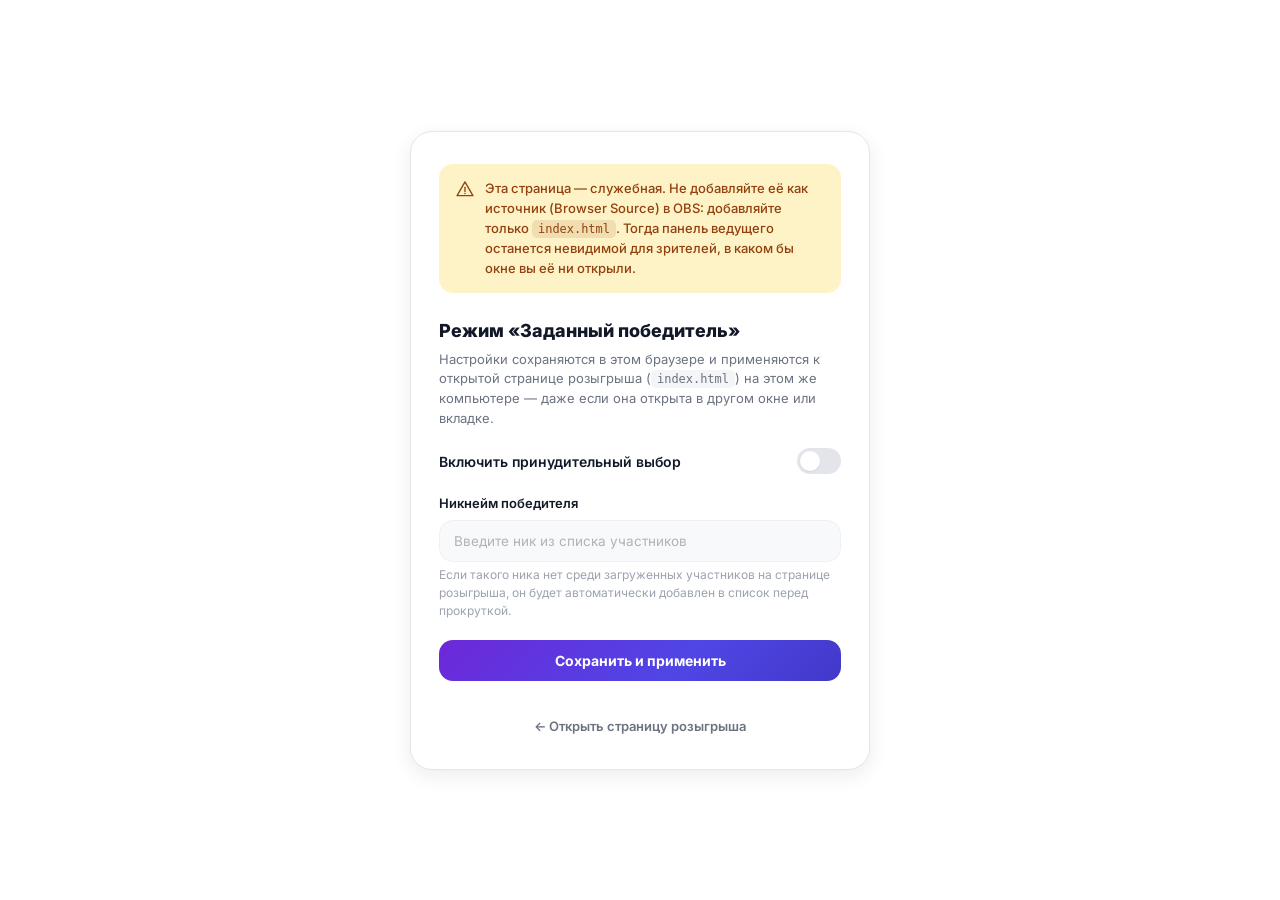
==== admin.html @ 3eda44a0 "Add files via upload" ====
<!DOCTYPE html>
<html lang="ru">
<head>
<meta charset="UTF-8">
<meta name="viewport" content="width=device-width, initial-scale=1.0, viewport-fit=cover">
<title>NeuroDraw — панель ведущего (не для трансляции)</title>
<meta name="robots" content="noindex, nofollow">

<link rel="preconnect" href="https://fonts.googleapis.com">
<link rel="preconnect" href="https://fonts.gstatic.com" crossorigin>
<link href="https://fonts.googleapis.com/css2?family=Inter:wght@400;500;600;700;800;900&display=swap" rel="stylesheet">

<link rel="stylesheet" href="style.css">
<link rel="icon" type="image/png" href="favicon.png">
</head>
<body class="admin-page-body">

<div class="admin-page-wrap">
  <div class="admin-page-card">

    <div class="admin-page-warning">
      <svg viewBox="0 0 24 24" fill="none" xmlns="http://www.w3.org/2000/svg" aria-hidden="true"><path d="M12 3.5 2.5 20h19L12 3.5z" stroke="currentColor" stroke-width="1.6" stroke-linejoin="round"/><path d="M12 10v5" stroke="currentColor" stroke-width="1.6" stroke-linecap="round"/><circle cx="12" cy="17.5" r="0.9" fill="currentColor"/></svg>
      <span>Эта страница — служебная. Не добавляйте её как источник (Browser Source) в OBS: добавляйте только <code>index.html</code>. Тогда панель ведущего останется невидимой для зрителей, в каком бы окне вы её ни открыли.</span>
    </div>

    <h1 class="admin-title">Режим «Заданный победитель»</h1>
    <p class="admin-sub">
      Настройки сохраняются в этом браузере и применяются к открытой странице розыгрыша (<code>index.html</code>)
      на этом же компьютере — даже если она открыта в другом окне или вкладке.
    </p>

    <label class="admin-toggle-row">
      <span>Включить принудительный выбор</span>
      <span class="switch">
        <input type="checkbox" id="forceWinnerToggle">
        <span class="switch-track" aria-hidden="true"><span class="switch-thumb"></span></span>
      </span>
    </label>

    <label class="field-label" for="forceWinnerInput">Никнейм победителя</label>
    <input id="forceWinnerInput" class="text-input" type="text" placeholder="Введите ник из списка участников" disabled>
    <p class="field-note">
      Если такого ника нет среди загруженных участников на странице розыгрыша, он будет автоматически добавлен
      в список перед прокруткой.
    </p>

    <button class="btn-primary admin-save-btn" id="adminSaveBtn">Сохранить и применить</button>

    <div class="admin-page-status" id="adminStatus" role="status" aria-live="polite"></div>

    <a class="admin-page-back" href="index.html">← Открыть страницу розыгрыша</a>
  </div>
</div>

<script src="admin.js"></script>
</body>
</html>
---- style.css ----
/* ==================================================================
   NeuroDraw — Стили
   Светлая, высококонтрастная тема для чтения на стримах,
   с живым анимированным фоном и ярким акцентом бренда.
   ================================================================== */

:root {
  /* Цветовая палитра */
  --color-bg: #FFFFFF;
  --color-surface: #F4F5F7;
  --color-surface-strong: #ECEDF1;
  --color-border: #E3E5EA;
  --color-text: #111827;
  --color-text-muted: #6B7280;
  --color-text-faint: #9CA3AF;

  --color-accent: #4F46E5;
  --color-accent-strong: #4338CA;
  --color-accent-soft: #EEF0FF;
  --color-accent-2: #7C3AED;
  --color-accent-3: #22D3EE;

  --color-success: #059669;
  --color-success-soft: #ECFDF5;
  --color-danger: #DC2626;

  --gradient-accent: linear-gradient(135deg, #6D28D9 0%, #4F46E5 60%, #4338CA 100%);
  --gradient-accent-vivid: linear-gradient(135deg, #7C3AED 0%, #4F46E5 45%, #22D3EE 100%);

  --shadow-sm: 0 1px 2px rgba(17, 24, 39, 0.06);
  --shadow-md: 0 6px 20px rgba(17, 24, 39, 0.08);
  --shadow-lg: 0 20px 60px rgba(76, 29, 149, 0.18);

  --radius-sm: 8px;
  --radius-md: 14px;
  --radius-lg: 22px;
  --radius-pill: 999px;

  --font-sans: 'Inter', -apple-system, BlinkMacSystemFont, 'Segoe UI', Roboto, Helvetica, Arial, sans-serif;

  color-scheme: light;
}

* { box-sizing: border-box; }

/* Гарантируем, что нативный атрибут [hidden] всегда скрывает элемент,
   даже если у него есть собственное правило display (flex/grid/inline-flex и т.д.) */
[hidden] { display: none !important; }

html {
  -webkit-text-size-adjust: 100%;
}

body {
  position: relative;
  margin: 0;
  font-family: var(--font-sans);
  background: var(--color-bg);
  color: var(--color-text);
  line-height: 1.5;
  -webkit-font-smoothing: antialiased;
}

h1, h2, h3, p, ul { margin: 0; }

button {
  font-family: inherit;
  cursor: pointer;
}

a { color: inherit; }

code {
  font-family: ui-monospace, SFMono-Regular, Menlo, Consolas, monospace;
  background: var(--color-surface);
  padding: 2px 6px;
  border-radius: 5px;
  font-size: 0.92em;
}

:focus-visible {
  outline: 2px solid var(--color-accent);
  outline-offset: 2px;
  border-radius: 4px;
}

/* ==================================================================
   АНИМИРОВАННЫЙ ФОН
   Мягкие цветные пятна на белом холсте, медленно плывущие по экрану.
   Чистый CSS (без изображений), фиксированное позиционирование —
   не мешает прокрутке и не нагружает процессор.
   ================================================================== */

.bg-aurora {
  position: fixed;
  inset: 0;
  z-index: -1;
  overflow: hidden;
  background: var(--color-bg);
}

.bg-blob {
  position: absolute;
  border-radius: 50%;
  filter: blur(80px);
  opacity: 0.45;
  will-change: transform;
}

.bg-blob-1 {
  width: 520px;
  height: 520px;
  top: -160px;
  left: -120px;
  background: radial-gradient(circle at 30% 30%, #A5B4FC, transparent 70%);
  animation: blob-float-1 22s ease-in-out infinite;
}

.bg-blob-2 {
  width: 460px;
  height: 460px;
  top: 10%;
  right: -140px;
  background: radial-gradient(circle at 60% 40%, #67E8F9, transparent 70%);
  animation: blob-float-2 26s ease-in-out infinite;
}

.bg-blob-3 {
  width: 480px;
  height: 480px;
  bottom: -180px;
  left: 8%;
  background: radial-gradient(circle at 50% 50%, #C4B5FD, transparent 70%);
  animation: blob-float-3 24s ease-in-out infinite;
}

.bg-blob-4 {
  width: 360px;
  height: 360px;
  bottom: -60px;
  right: 6%;
  background: radial-gradient(circle at 50% 50%, #FBCFE8, transparent 70%);
  opacity: 0.35;
  animation: blob-float-4 20s ease-in-out infinite;
}

@keyframes blob-float-1 {
  0%, 100% { transform: translate(0, 0) scale(1); }
  50%      { transform: translate(60px, 50px) scale(1.08); }
}

@keyframes blob-float-2 {
  0%, 100% { transform: translate(0, 0) scale(1); }
  50%      { transform: translate(-50px, 60px) scale(1.1); }
}

@keyframes blob-float-3 {
  0%, 100% { transform: translate(0, 0) scale(1); }
  50%      { transform: translate(40px, -40px) scale(1.06); }
}

@keyframes blob-float-4 {
  0%, 100% { transform: translate(0, 0) scale(1); }
  50%      { transform: translate(-30px, -30px) scale(1.1); }
}

/* Очень тонкая зернистость поверх пятен — убирает "пластиковый" вид градиентов */
.bg-grain {
  position: absolute;
  inset: 0;
  opacity: 0.025;
  background-image: url("data:image/svg+xml,%3Csvg xmlns='http://www.w3.org/2000/svg' width='120' height='120'%3E%3Cfilter id='n'%3E%3CfeTurbulence type='fractalNoise' baseFrequency='0.9' numOctaves='2' stitchTiles='stitch'/%3E%3C/filter%3E%3Crect width='100%25' height='100%25' filter='url(%23n)'/%3E%3C/svg%3E");
}

@media (prefers-reduced-motion: reduce) {
  .bg-blob { animation: none; }
}

@media (max-width: 640px) {
  .bg-blob-1, .bg-blob-2, .bg-blob-3 { width: 320px; height: 320px; filter: blur(60px); }
  .bg-blob-4 { width: 240px; height: 240px; filter: blur(50px); }
}

/* ==================================================================
   ШАПКА
   ================================================================== */

.site-header {
  position: sticky;
  top: 0;
  z-index: 40;
  background: rgba(255, 255, 255, 0.78);
  backdrop-filter: blur(14px);
  border-bottom: 1px solid var(--color-border);
}

.header-inner {
  max-width: 1240px;
  margin: 0 auto;
  padding: 16px 24px;
  display: flex;
  align-items: center;
  justify-content: space-between;
  gap: 20px;
}

.brand {
  display: flex;
  align-items: center;
  gap: 10px;
}

.brand-mark {
  position: relative;
  width: 36px;
  height: 36px;
  border-radius: 11px;
  display: flex;
  align-items: center;
  justify-content: center;
  box-shadow: var(--shadow-sm);
}

.brand-mark-img {
  width: 36px;
  height: 36px;
  border-radius: 11px;
  display: block;
  object-fit: cover;
}

.brand-mark::after {
  content: "";
  position: absolute;
  inset: -6px;
  border: 1.5px solid rgba(79, 70, 229, 0.3);
  border-radius: 16px;
  animation: pulse-ring 2.4s ease-out infinite;
  pointer-events: none;
}

@keyframes pulse-ring {
  0%   { transform: scale(0.85); opacity: 0.9; }
  80%  { transform: scale(1.25); opacity: 0; }
  100% { transform: scale(1.25); opacity: 0; }
}

.brand-name {
  font-size: 19px;
  font-weight: 800;
  letter-spacing: -0.02em;
  background: var(--gradient-accent-vivid);
  -webkit-background-clip: text;
  background-clip: text;
  color: transparent;
}

.header-actions {
  display: flex;
  align-items: center;
  gap: 10px;
}

.badge-free {
  display: inline-flex;
  align-items: center;
  gap: 6px;
  padding: 7px 13px;
  border-radius: var(--radius-pill);
  background: var(--color-success-soft);
  color: var(--color-success);
  font-size: 13px;
  font-weight: 600;
  white-space: nowrap;
}

.badge-free svg { width: 14px; height: 14px; }

.btn-support {
  display: inline-flex;
  align-items: center;
  gap: 7px;
  padding: 9px 16px;
  border-radius: var(--radius-pill);
  background: var(--gradient-accent);
  color: #fff;
  font-size: 14px;
  font-weight: 600;
  text-decoration: none;
  box-shadow: var(--shadow-sm);
  transition: transform 0.15s ease, box-shadow 0.15s ease;
  white-space: nowrap;
}

.btn-support:hover {
  transform: translateY(-1px);
  box-shadow: var(--shadow-md);
}

.btn-support svg { width: 15px; height: 15px; }

.btn-menu-mobile {
  display: none;
  width: 38px;
  height: 38px;
  align-items: center;
  justify-content: center;
  border: 1px solid var(--color-border);
  border-radius: var(--radius-sm);
  background: var(--color-bg);
  color: var(--color-text);
}

.btn-menu-mobile svg { width: 20px; height: 20px; }

.mobile-menu {
  display: none;
  flex-direction: column;
  gap: 10px;
  padding: 0 24px 16px;
}

.mobile-menu.is-open { display: flex; }

/* ==================================================================
   HERO — креативное описание сервиса
   ================================================================== */

.hero {
  max-width: 1240px;
  margin: 0 auto;
  padding: 56px 24px 28px;
  text-align: center;
}

.hero-inner {
  max-width: 760px;
  margin: 0 auto;
}

.hero-kicker {
  display: inline-flex;
  align-items: center;
  gap: 8px;
  padding: 7px 16px;
  border-radius: var(--radius-pill);
  background: var(--color-accent-soft);
  color: var(--color-accent-strong);
  font-size: 13px;
  font-weight: 700;
  letter-spacing: 0.01em;
}

.hero-kicker-dot {
  width: 7px;
  height: 7px;
  border-radius: 50%;
  background: var(--gradient-accent-vivid);
  animation: kicker-pulse 1.8s ease-in-out infinite;
}

@keyframes kicker-pulse {
  0%, 100% { opacity: 1; transform: scale(1); }
  50%      { opacity: 0.5; transform: scale(0.75); }
}

.hero-title {
  margin-top: 20px;
  font-size: clamp(32px, 5vw, 48px);
  font-weight: 900;
  letter-spacing: -0.03em;
  line-height: 1.12;
  color: var(--color-text);
}

.hero-title-accent {
  background: var(--gradient-accent-vivid);
  -webkit-background-clip: text;
  background-clip: text;
  color: transparent;
}

.hero-subtitle {
  margin-top: 16px;
  font-size: 16.5px;
  line-height: 1.65;
  color: var(--color-text-muted);
  max-width: 580px;
  margin-left: auto;
  margin-right: auto;
}

.hero-pills {
  margin-top: 26px;
  display: flex;
  flex-wrap: wrap;
  align-items: center;
  justify-content: center;
  gap: 10px;
}

.hero-pill {
  display: inline-flex;
  align-items: center;
  gap: 7px;
  padding: 8px 15px;
  border-radius: var(--radius-pill);
  background: rgba(255, 255, 255, 0.7);
  border: 1px solid var(--color-border);
  backdrop-filter: blur(6px);
  font-size: 13px;
  font-weight: 600;
  color: var(--color-text-muted);
  box-shadow: var(--shadow-sm);
}

.hero-pill svg { width: 15px; height: 15px; color: var(--color-accent); flex-shrink: 0; }

@media (max-width: 640px) {
  .hero { padding: 40px 16px 16px; }
  .hero-pills { gap: 8px; }
  .hero-pill { font-size: 12.5px; padding: 7px 12px; }
}

/* ==================================================================
   ОСНОВНАЯ СЕТКА
   ================================================================== */

.app-shell {
  max-width: 1240px;
  margin: 0 auto;
  padding: 32px 24px 60px;
  display: grid;
  grid-template-columns: 400px 1fr;
  gap: 24px;
  align-items: start;
}

.panel {
  background: rgba(255, 255, 255, 0.82);
  backdrop-filter: blur(10px);
  border: 1px solid var(--color-border);
  border-radius: var(--radius-lg);
  box-shadow: var(--shadow-sm);
}

.panel-setup {
  padding: 24px;
  display: flex;
  flex-direction: column;
  gap: 22px;
}

.panel-block {
  display: flex;
  flex-direction: column;
  gap: 10px;
}

.panel-title {
  font-size: 15px;
  font-weight: 700;
}

.panel-hint {
  font-size: 13px;
  color: var(--color-text-muted);
  margin-top: -4px;
}

/* ---------- Табы платформ ---------- */

.platform-tabs {
  display: grid;
  grid-template-columns: 1fr 1fr;
  gap: 8px;
}

.platform-tab {
  display: flex;
  align-items: center;
  gap: 8px;
  padding: 11px 12px;
  border: 1.5px solid var(--color-border);
  border-radius: var(--radius-md);
  background: var(--color-surface);
  color: var(--color-text-muted);
  font-size: 13.5px;
  font-weight: 600;
  transition: border-color 0.15s ease, color 0.15s ease, background 0.15s ease;
}

.platform-tab svg { width: 18px; height: 18px; flex-shrink: 0; }

.platform-tab:hover {
  border-color: #C7CAD1;
  color: var(--color-text);
}

.platform-tab.is-active {
  background: var(--color-accent-soft);
  border-color: var(--color-accent);
  color: var(--color-accent-strong);
}

/* ---------- Переключатель режима ввода ---------- */

.input-mode-switch {
  display: inline-flex;
  padding: 3px;
  background: var(--color-surface);
  border-radius: var(--radius-pill);
  width: fit-content;
  margin-bottom: 4px;
}

.mode-tab {
  padding: 7px 15px;
  border: none;
  background: transparent;
  border-radius: var(--radius-pill);
  font-size: 13px;
  font-weight: 600;
  color: var(--color-text-muted);
  transition: background 0.15s ease, color 0.15s ease;
}

.mode-tab.is-active {
  background: var(--color-bg);
  color: var(--color-text);
  box-shadow: var(--shadow-sm);
}

.input-mode-panel.is-hidden { display: none; }

.field-label {
  font-size: 13px;
  font-weight: 600;
  color: var(--color-text);
}

.field-label-sub {
  font-weight: 400;
  color: var(--color-text-faint);
}

.participants-textarea,
.text-input {
  width: 100%;
  border: 1.5px solid var(--color-border);
  border-radius: var(--radius-md);
  background: var(--color-surface);
  color: var(--color-text);
  font-family: var(--font-sans);
  font-size: 13.5px;
  padding: 12px 14px;
  resize: vertical;
  transition: border-color 0.15s ease, background 0.15s ease;
}

.participants-textarea { margin-top: 6px; line-height: 1.6; }
.text-input { margin-top: 6px; }

.participants-textarea:focus,
.text-input:focus {
  outline: none;
  border-color: var(--color-accent);
  background: var(--color-bg);
}

.text-input.is-disabled,
.text-input:disabled {
  opacity: 0.55;
  cursor: not-allowed;
}

.field-note {
  font-size: 12px;
  color: var(--color-text-faint);
  line-height: 1.5;
  margin-top: 4px;
}

/* ---------- Чекбоксы ---------- */

.checkbox-row {
  display: flex;
  align-items: center;
  gap: 10px;
  cursor: pointer;
  user-select: none;
}

.checkbox-row input { position: absolute; opacity: 0; width: 0; height: 0; }

.checkbox-box {
  width: 19px;
  height: 19px;
  border-radius: 6px;
  border: 1.5px solid var(--color-border);
  background: var(--color-surface);
  flex-shrink: 0;
  position: relative;
  transition: background 0.15s ease, border-color 0.15s ease;
}

.checkbox-row input:checked + .checkbox-box {
  background: var(--gradient-accent);
  border-color: transparent;
}

.checkbox-row input:checked + .checkbox-box::after {
  content: "";
  position: absolute;
  left: 6px;
  top: 2px;
  width: 5px;
  height: 10px;
  border: solid #fff;
  border-width: 0 2px 2px 0;
  transform: rotate(45deg);
}

.checkbox-row input:focus-visible + .checkbox-box {
  outline: 2px solid var(--color-accent);
  outline-offset: 2px;
}

.checkbox-text {
  font-size: 13.5px;
  font-weight: 500;
}

.keyword-input { margin-top: 10px; }

/* ---------- Кнопка загрузки участников ---------- */

.btn-load {
  display: flex;
  align-items: center;
  justify-content: center;
  gap: 10px;
  padding: 13px 18px;
  border: none;
  border-radius: var(--radius-md);
  background: var(--color-text);
  color: #fff;
  font-size: 14px;
  font-weight: 700;
  transition: background 0.15s ease, transform 0.15s ease;
}

.btn-load:hover { background: #1F2937; }
.btn-load:active { transform: scale(0.98); }

.btn-load-spinner {
  width: 15px;
  height: 15px;
  border-radius: 50%;
  border: 2px solid rgba(255, 255, 255, 0.35);
  border-top-color: #fff;
  display: none;
}

.btn-load.is-loading .btn-load-spinner {
  display: inline-block;
  animation: spin 0.7s linear infinite;
}

.btn-load.is-loading .btn-load-label::after {
  content: "…";
}

@keyframes spin {
  to { transform: rotate(360deg); }
}

.participants-counter {
  text-align: center;
  font-size: 13px;
  color: var(--color-text-muted);
  font-weight: 500;
}

.participants-counter.has-count {
  color: var(--color-success);
  font-weight: 700;
}

/* ==================================================================
   ПРАВАЯ ПАНЕЛЬ — РОЗЫГРЫШ
   ================================================================== */

.panel-draw {
  padding: 24px;
  display: flex;
  flex-direction: column;
  gap: 20px;
  min-height: 560px;
  position: relative;
  overflow: hidden;
}

.draw-top-row {
  display: flex;
  align-items: center;
  justify-content: space-between;
  gap: 12px;
}

.draw-platform-indicator {
  display: inline-flex;
  align-items: center;
  gap: 8px;
  padding: 7px 14px;
  border-radius: var(--radius-pill);
  background: var(--color-surface);
  font-size: 13px;
  font-weight: 600;
  color: var(--color-text-muted);
}

.draw-platform-indicator svg { width: 16px; height: 16px; color: var(--color-accent); }

.draw-mode-indicator {
  display: inline-flex;
  align-items: center;
  gap: 7px;
  padding: 7px 14px;
  border-radius: var(--radius-pill);
  background: #FEF3C7;
  color: #92400E;
  font-size: 12.5px;
  font-weight: 700;
}

.force-dot {
  width: 7px;
  height: 7px;
  border-radius: 50%;
  background: #D97706;
}

/* ---------- Барабан рулетки ---------- */

.reel-stage {
  flex: 1;
  display: flex;
  align-items: center;
  justify-content: center;
  padding: 20px 0;
}

.reel-frame {
  position: relative;
  width: 100%;
  max-width: 440px;
  height: 320px;
  border-radius: var(--radius-lg);
  background: var(--color-surface);
  border: 1.5px solid var(--color-border);
  overflow: hidden;
}

.reel-track {
  position: absolute;
  left: 0;
  right: 0;
  top: 50%;
  display: flex;
  flex-direction: column;
  align-items: center;
  will-change: transform;
}

.reel-item {
  height: 86px;
  display: flex;
  align-items: center;
  justify-content: center;
  font-size: 26px;
  font-weight: 800;
  letter-spacing: -0.01em;
  color: var(--color-text-faint);
  transition: color 0.2s ease, transform 0.2s ease;
  padding: 0 24px;
  text-align: center;
  word-break: break-word;
}

.reel-item.is-center {
  color: var(--color-text);
  transform: scale(1.08);
}

.reel-item.is-winner {
  color: var(--color-accent-strong);
}

.reel-placeholder {
  font-size: 15px;
  font-weight: 500;
  color: var(--color-text-faint);
}

.reel-fade {
  position: absolute;
  left: 0;
  right: 0;
  height: 110px;
  pointer-events: none;
  z-index: 2;
}

.reel-fade-top {
  top: 0;
  background: linear-gradient(to bottom, var(--color-surface) 10%, rgba(244, 245, 247, 0));
}

.reel-fade-bottom {
  bottom: 0;
  background: linear-gradient(to top, var(--color-surface) 10%, rgba(244, 245, 247, 0));
}

.reel-pointer {
  position: absolute;
  left: 0;
  right: 0;
  top: 50%;
  height: 86px;
  transform: translateY(-50%);
  border-top: 2px solid var(--color-accent);
  border-bottom: 2px solid var(--color-accent);
  pointer-events: none;
  z-index: 1;
}

/* ---------- Кнопка "Крутить" ---------- */

.btn-spin {
  align-self: center;
  min-width: 260px;
  padding: 18px 40px;
  border: none;
  border-radius: var(--radius-pill);
  background: var(--gradient-accent);
  color: #fff;
  font-size: 16.5px;
  font-weight: 800;
  letter-spacing: 0.01em;
  box-shadow: 0 10px 30px rgba(79, 70, 229, 0.35);
  transition: transform 0.15s ease, box-shadow 0.15s ease, opacity 0.15s ease;
}

.btn-spin:not(:disabled):hover {
  transform: translateY(-2px);
  box-shadow: 0 14px 36px rgba(79, 70, 229, 0.42);
}

.btn-spin:not(:disabled):active {
  transform: translateY(0) scale(0.98);
}

.btn-spin:disabled {
  opacity: 0.4;
  cursor: not-allowed;
  box-shadow: none;
}

.btn-spin.is-spinning {
  opacity: 0.85;
  pointer-events: none;
}

/* ==================================================================
   МОДАЛЬНЫЕ ОКНА
   ================================================================== */

.modal-overlay {
  position: fixed;
  inset: 0;
  background: rgba(17, 24, 39, 0.55);
  backdrop-filter: blur(4px);
  display: flex;
  align-items: center;
  justify-content: center;
  padding: 20px;
  z-index: 100;
  animation: overlay-in 0.2s ease;
}

@keyframes overlay-in {
  from { opacity: 0; }
  to { opacity: 1; }
}

.modal-overlay[hidden] { display: none; }

.modal-victory,
.modal-admin {
  position: relative;
  width: 100%;
  background: var(--color-bg);
  border-radius: var(--radius-lg);
  box-shadow: var(--shadow-lg);
  padding: 36px 32px 32px;
  animation: modal-in 0.28s cubic-bezier(0.16, 1, 0.3, 1);
}

.modal-victory {
  max-width: 400px;
  text-align: center;
  overflow: hidden;
}

.modal-admin { max-width: 380px; }

@keyframes modal-in {
  from { opacity: 0; transform: translateY(16px) scale(0.97); }
  to   { opacity: 1; transform: translateY(0) scale(1); }
}

.modal-close {
  position: absolute;
  top: 16px;
  right: 16px;
  width: 30px;
  height: 30px;
  display: flex;
  align-items: center;
  justify-content: center;
  border: none;
  background: var(--color-surface);
  border-radius: 50%;
  color: var(--color-text-muted);
  z-index: 2;
}

.modal-close:hover { background: var(--color-surface-strong); color: var(--color-text); }
.modal-close svg { width: 15px; height: 15px; }

/* ---------- Карточка победителя ---------- */

.victory-avatar {
  width: 76px;
  height: 76px;
  margin: 0 auto 16px;
  border-radius: 50%;
  background: var(--gradient-accent);
  color: #fff;
  font-size: 28px;
  font-weight: 800;
  display: flex;
  align-items: center;
  justify-content: center;
  text-transform: uppercase;
  box-shadow: 0 10px 24px rgba(79, 70, 229, 0.3);
}

.victory-eyebrow {
  font-size: 12.5px;
  font-weight: 600;
  color: var(--color-text-faint);
  margin-bottom: 4px;
}

.victory-name {
  font-size: 26px;
  font-weight: 800;
  letter-spacing: -0.01em;
  word-break: break-word;
}

.victory-platform {
  display: inline-flex;
  align-items: center;
  gap: 6px;
  margin-top: 12px;
  padding: 6px 13px;
  border-radius: var(--radius-pill);
  background: var(--color-surface);
  font-size: 12.5px;
  font-weight: 600;
  color: var(--color-text-muted);
}

.victory-platform svg { width: 14px; height: 14px; color: var(--color-accent); }

.victory-congrats {
  margin-top: 18px;
  font-size: 13.5px;
  color: var(--color-text-muted);
  line-height: 1.5;
}

.victory-actions {
  margin-top: 24px;
  display: flex;
  gap: 10px;
}

.btn-primary,
.btn-secondary {
  flex: 1;
  padding: 12px 16px;
  border-radius: var(--radius-md);
  font-size: 14px;
  font-weight: 700;
  border: none;
  transition: transform 0.15s ease, background 0.15s ease;
}

.btn-primary {
  background: var(--gradient-accent);
  color: #fff;
}

.btn-primary:hover { transform: translateY(-1px); }

.btn-secondary {
  background: var(--color-surface);
  color: var(--color-text);
}

.btn-secondary:hover { background: var(--color-surface-strong); }

/* Конфетти-эффект при победе */
.modal-confetti {
  position: absolute;
  inset: 0;
  pointer-events: none;
  overflow: hidden;
}

.confetti-piece {
  position: absolute;
  top: -12px;
  width: 8px;
  height: 14px;
  opacity: 0.9;
  animation: confetti-fall linear forwards;
}

@keyframes confetti-fall {
  to { transform: translateY(420px) rotate(540deg); opacity: 0; }
}

/* ---------- Админ-модалка (используется на отдельной странице admin.html) ---------- */

.admin-title {
  font-size: 18px;
  font-weight: 800;
  padding-right: 20px;
}

.admin-sub {
  font-size: 13px;
  color: var(--color-text-muted);
  margin-top: 6px;
  margin-bottom: 20px;
  line-height: 1.5;
}

.admin-toggle-row {
  display: flex;
  align-items: center;
  justify-content: space-between;
  gap: 12px;
  font-size: 14px;
  font-weight: 600;
  margin-bottom: 16px;
}

.switch {
  position: relative;
  display: inline-flex;
  width: 44px;
  height: 26px;
  flex-shrink: 0;
}

.switch input {
  position: absolute;
  opacity: 0;
  width: 100%;
  height: 100%;
  margin: 0;
  cursor: pointer;
  z-index: 1;
}

.switch-track {
  position: absolute;
  inset: 0;
  background: var(--color-border);
  border-radius: var(--radius-pill);
  transition: background 0.2s ease;
}

.switch-thumb {
  position: absolute;
  top: 3px;
  left: 3px;
  width: 20px;
  height: 20px;
  border-radius: 50%;
  background: #fff;
  box-shadow: var(--shadow-sm);
  transition: transform 0.2s ease;
}

.switch input:checked ~ .switch-track { background: var(--color-accent); }
.switch input:checked ~ .switch-track .switch-thumb { transform: translateX(18px); }
.switch input:focus-visible ~ .switch-track { outline: 2px solid var(--color-accent); outline-offset: 2px; }

.admin-save-btn {
  width: 100%;
  margin-top: 20px;
}

/* ==================================================================
   СТРАНИЦА ПАНЕЛИ ВЕДУЩЕГО (admin.html)
   ================================================================== */

.admin-page-body {
  min-height: 100vh;
  display: flex;
  align-items: center;
  justify-content: center;
  padding: 24px;
}

.admin-page-wrap {
  width: 100%;
  max-width: 460px;
}

.admin-page-card {
  background: var(--color-bg);
  border: 1px solid var(--color-border);
  border-radius: var(--radius-lg);
  box-shadow: var(--shadow-md);
  padding: 32px 28px;
}

.admin-page-warning {
  display: flex;
  align-items: flex-start;
  gap: 10px;
  padding: 14px 16px;
  border-radius: var(--radius-md);
  background: #FEF3C7;
  color: #92400E;
  font-size: 13px;
  line-height: 1.55;
  font-weight: 500;
  margin-bottom: 24px;
}

.admin-page-warning svg {
  width: 20px;
  height: 20px;
  flex-shrink: 0;
  margin-top: 1px;
}

.admin-page-warning code {
  background: rgba(146, 64, 14, 0.12);
  color: inherit;
}

.admin-page-status {
  margin-top: 16px;
  padding: 12px 14px;
  border-radius: var(--radius-md);
  background: var(--color-success-soft);
  color: var(--color-success);
  font-size: 13px;
  font-weight: 600;
  text-align: center;
  opacity: 0;
  height: 0;
  overflow: hidden;
  padding-top: 0;
  padding-bottom: 0;
  transition: opacity 0.2s ease;
}

.admin-page-status.is-visible {
  opacity: 1;
  height: auto;
  padding-top: 12px;
  padding-bottom: 12px;
  margin-top: 16px;
}

.admin-page-back {
  display: block;
  margin-top: 20px;
  text-align: center;
  font-size: 13px;
  font-weight: 600;
  color: var(--color-text-muted);
  text-decoration: none;
}

.admin-page-back:hover { color: var(--color-accent); }

/* ==================================================================
   ПОДВАЛ
   ================================================================== */

.site-footer {
  border-top: 1px solid var(--color-border);
  padding: 24px;
  text-align: center;
  font-size: 13px;
  color: var(--color-text-faint);
  display: flex;
  flex-direction: column;
  gap: 6px;
}

.footer-tagline {
  font-size: 13px;
  font-weight: 600;
  color: var(--color-text-muted);
  margin-bottom: 4px;
}

.footer-credit a {
  color: var(--color-accent);
  font-weight: 700;
  text-decoration: none;
}

.footer-credit a:hover { text-decoration: underline; }

.footer-admin-link {
  color: var(--color-text-faint) !important;
  font-weight: 500 !important;
}

.footer-admin-link:hover { color: var(--color-text-muted) !important; }

/* ==================================================================
   TOAST-УВЕДОМЛЕНИЕ
   ================================================================== */

.toast {
  position: fixed;
  left: 50%;
  bottom: 28px;
  transform: translateX(-50%) translateY(20px);
  background: var(--color-text);
  color: #fff;
  padding: 12px 20px;
  border-radius: var(--radius-md);
  font-size: 13.5px;
  font-weight: 600;
  box-shadow: var(--shadow-lg);
  opacity: 0;
  pointer-events: none;
  transition: opacity 0.25s ease, transform 0.25s ease;
  z-index: 200;
  max-width: 90vw;
  text-align: center;
}

.toast.is-visible {
  opacity: 1;
  transform: translateX(-50%) translateY(0);
}

.toast.is-error { background: var(--color-danger); }

/* ==================================================================
   АДАПТИВНОСТЬ
   ================================================================== */

@media (max-width: 920px) {
  .app-shell {
    grid-template-columns: 1fr;
  }

  .panel-draw { min-height: 460px; }
}

@media (max-width: 640px) {
  .header-inner { padding: 14px 16px; }
  /* Скрываем бейдж и кнопку доната только в шапке — в раскрывающемся
     мобильном меню (.mobile-menu) они должны оставаться видимыми. */
  .header-actions .badge-free { display: none; }
  .header-actions .btn-support { display: none; }
  .btn-menu-mobile { display: flex; }

  .app-shell { padding: 20px 16px 40px; gap: 16px; }

  .panel-setup, .panel-draw { padding: 18px; }

  .platform-tabs { grid-template-columns: 1fr 1fr; }

  .reel-frame { height: 260px; }
  .reel-item { height: 70px; font-size: 21px; }
  .reel-pointer { height: 70px; }

  .btn-spin { width: 100%; min-width: 0; padding: 16px 20px; }

  .modal-victory, .modal-admin { padding: 28px 22px 24px; }

  .admin-page-card { padding: 26px 20px; }
}

/* Уважение к сокращённой анимации */
@media (prefers-reduced-motion: reduce) {
  *, *::before, *::after {
    animation-duration: 0.01ms !important;
    animation-iteration-count: 1 !important;
    transition-duration: 0.01ms !important;
  }
}
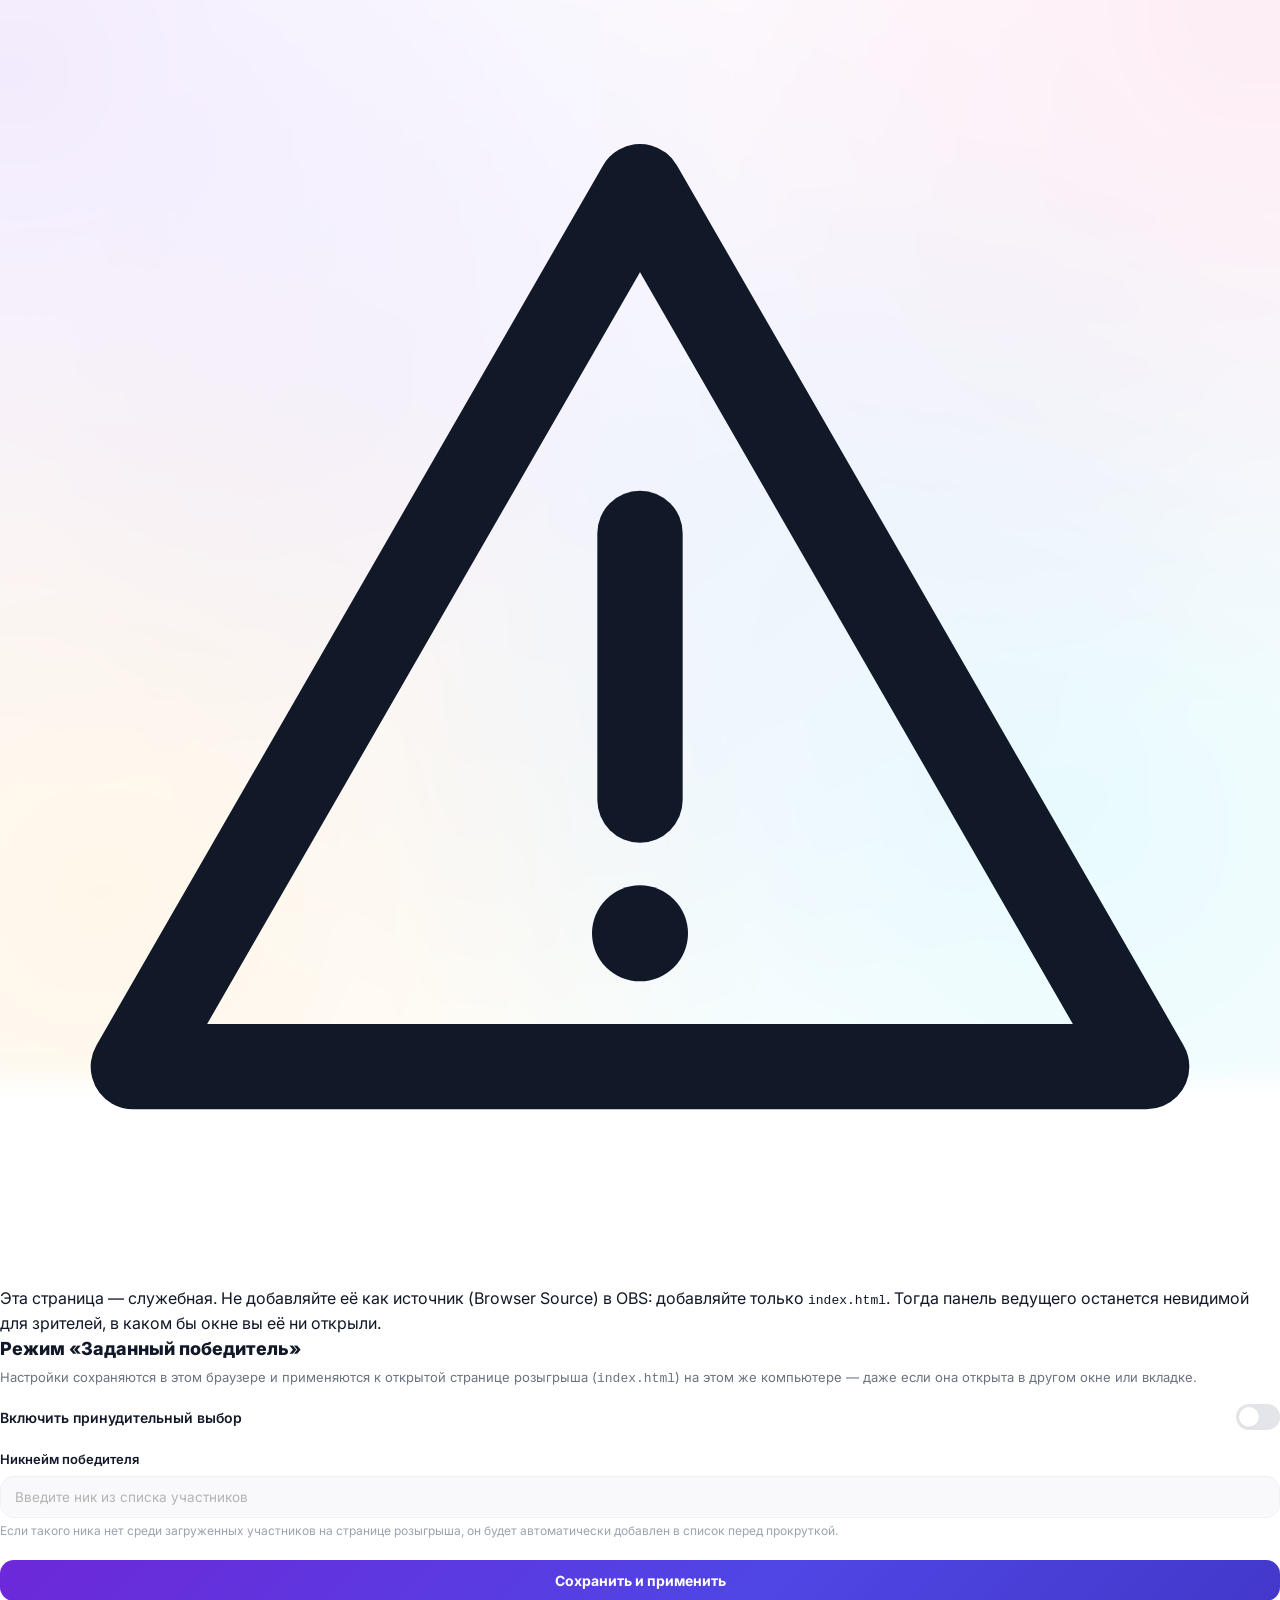
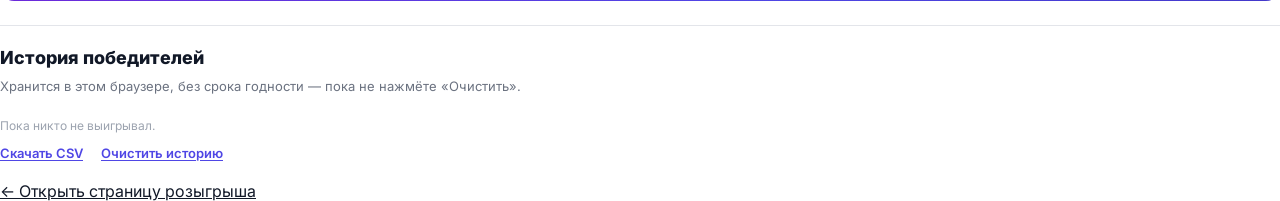
==== commit f29239b9: "Настоящее вращающееся колесо вместо слот-машины, rate-limiting и кэш на бэкенде, звук, предпросмотр/" ====
--- a/admin.html
+++ b/admin.html
@@ -48,6 +48,19 @@
 
     <div class="admin-page-status" id="adminStatus" role="status" aria-live="polite"></div>
 
+    <hr class="admin-divider">
+
+    <h2 class="admin-title" style="font-size:18px;">История победителей</h2>
+    <p class="admin-sub">Хранится в этом браузере, без срока годности — пока не нажмёте «Очистить».</p>
+
+    <ul class="admin-history-list" id="adminHistoryList"></ul>
+    <p class="field-note" id="adminHistoryEmpty">Пока никто не выигрывал.</p>
+
+    <div class="admin-history-actions">
+      <button class="btn-link" id="adminHistoryExportBtn" type="button">Скачать CSV</button>
+      <button class="btn-link" id="adminHistoryClearBtn" type="button">Очистить историю</button>
+    </div>
+
     <a class="admin-page-back" href="index.html">← Открыть страницу розыгрыша</a>
   </div>
 </div>
--- a/style.css
+++ b/style.css
@@ -1,7 +1,6 @@
 /* ==================================================================
    NeuroDraw — Стили
-   Светлая, высококонтрастная тема для чтения на стримах,
-   с живым анимированным фоном и ярким акцентом бренда.
+   Светлая, высококонтрастная тема для чтения на стримах.
    ================================================================== */
 
 :root {
@@ -18,14 +17,12 @@
   --color-accent-strong: #4338CA;
   --color-accent-soft: #EEF0FF;
   --color-accent-2: #7C3AED;
-  --color-accent-3: #22D3EE;
 
   --color-success: #059669;
   --color-success-soft: #ECFDF5;
   --color-danger: #DC2626;
 
   --gradient-accent: linear-gradient(135deg, #6D28D9 0%, #4F46E5 60%, #4338CA 100%);
-  --gradient-accent-vivid: linear-gradient(135deg, #7C3AED 0%, #4F46E5 45%, #22D3EE 100%);
 
   --shadow-sm: 0 1px 2px rgba(17, 24, 39, 0.06);
   --shadow-md: 0 6px 20px rgba(17, 24, 39, 0.08);
@@ -52,7 +49,6 @@
 }
 
 body {
-  position: relative;
   margin: 0;
   font-family: var(--font-sans);
   background: var(--color-bg);
@@ -70,14 +66,6 @@
 
 a { color: inherit; }
 
-code {
-  font-family: ui-monospace, SFMono-Regular, Menlo, Consolas, monospace;
-  background: var(--color-surface);
-  padding: 2px 6px;
-  border-radius: 5px;
-  font-size: 0.92em;
-}
-
 :focus-visible {
   outline: 2px solid var(--color-accent);
   outline-offset: 2px;
@@ -85,103 +73,6 @@
 }
 
 /* ==================================================================
-   АНИМИРОВАННЫЙ ФОН
-   Мягкие цветные пятна на белом холсте, медленно плывущие по экрану.
-   Чистый CSS (без изображений), фиксированное позиционирование —
-   не мешает прокрутке и не нагружает процессор.
-   ================================================================== */
-
-.bg-aurora {
-  position: fixed;
-  inset: 0;
-  z-index: -1;
-  overflow: hidden;
-  background: var(--color-bg);
-}
-
-.bg-blob {
-  position: absolute;
-  border-radius: 50%;
-  filter: blur(80px);
-  opacity: 0.45;
-  will-change: transform;
-}
-
-.bg-blob-1 {
-  width: 520px;
-  height: 520px;
-  top: -160px;
-  left: -120px;
-  background: radial-gradient(circle at 30% 30%, #A5B4FC, transparent 70%);
-  animation: blob-float-1 22s ease-in-out infinite;
-}
-
-.bg-blob-2 {
-  width: 460px;
-  height: 460px;
-  top: 10%;
-  right: -140px;
-  background: radial-gradient(circle at 60% 40%, #67E8F9, transparent 70%);
-  animation: blob-float-2 26s ease-in-out infinite;
-}
-
-.bg-blob-3 {
-  width: 480px;
-  height: 480px;
-  bottom: -180px;
-  left: 8%;
-  background: radial-gradient(circle at 50% 50%, #C4B5FD, transparent 70%);
-  animation: blob-float-3 24s ease-in-out infinite;
-}
-
-.bg-blob-4 {
-  width: 360px;
-  height: 360px;
-  bottom: -60px;
-  right: 6%;
-  background: radial-gradient(circle at 50% 50%, #FBCFE8, transparent 70%);
-  opacity: 0.35;
-  animation: blob-float-4 20s ease-in-out infinite;
-}
-
-@keyframes blob-float-1 {
-  0%, 100% { transform: translate(0, 0) scale(1); }
-  50%      { transform: translate(60px, 50px) scale(1.08); }
-}
-
-@keyframes blob-float-2 {
-  0%, 100% { transform: translate(0, 0) scale(1); }
-  50%      { transform: translate(-50px, 60px) scale(1.1); }
-}
-
-@keyframes blob-float-3 {
-  0%, 100% { transform: translate(0, 0) scale(1); }
-  50%      { transform: translate(40px, -40px) scale(1.06); }
-}
-
-@keyframes blob-float-4 {
-  0%, 100% { transform: translate(0, 0) scale(1); }
-  50%      { transform: translate(-30px, -30px) scale(1.1); }
-}
-
-/* Очень тонкая зернистость поверх пятен — убирает "пластиковый" вид градиентов */
-.bg-grain {
-  position: absolute;
-  inset: 0;
-  opacity: 0.025;
-  background-image: url("data:image/svg+xml,%3Csvg xmlns='http://www.w3.org/2000/svg' width='120' height='120'%3E%3Cfilter id='n'%3E%3CfeTurbulence type='fractalNoise' baseFrequency='0.9' numOctaves='2' stitchTiles='stitch'/%3E%3C/filter%3E%3Crect width='100%25' height='100%25' filter='url(%23n)'/%3E%3C/svg%3E");
-}
-
-@media (prefers-reduced-motion: reduce) {
-  .bg-blob { animation: none; }
-}
-
-@media (max-width: 640px) {
-  .bg-blob-1, .bg-blob-2, .bg-blob-3 { width: 320px; height: 320px; filter: blur(60px); }
-  .bg-blob-4 { width: 240px; height: 240px; filter: blur(50px); }
-}
-
-/* ==================================================================
    ШАПКА
    ================================================================== */
 
@@ -189,8 +80,8 @@
   position: sticky;
   top: 0;
   z-index: 40;
-  background: rgba(255, 255, 255, 0.78);
-  backdrop-filter: blur(14px);
+  background: rgba(255, 255, 255, 0.92);
+  backdrop-filter: blur(10px);
   border-bottom: 1px solid var(--color-border);
 }
 
@@ -211,48 +102,24 @@
 }
 
 .brand-mark {
-  position: relative;
-  width: 36px;
-  height: 36px;
-  border-radius: 11px;
-  display: flex;
-  align-items: center;
-  justify-content: center;
-  box-shadow: var(--shadow-sm);
-}
-
-.brand-mark-img {
-  width: 36px;
-  height: 36px;
-  border-radius: 11px;
+  width: 40px;
+  height: 40px;
+  border-radius: 50%;
   display: block;
   object-fit: cover;
-}
-
-.brand-mark::after {
-  content: "";
-  position: absolute;
-  inset: -6px;
-  border: 1.5px solid rgba(79, 70, 229, 0.3);
-  border-radius: 16px;
-  animation: pulse-ring 2.4s ease-out infinite;
-  pointer-events: none;
-}
-
-@keyframes pulse-ring {
-  0%   { transform: scale(0.85); opacity: 0.9; }
-  80%  { transform: scale(1.25); opacity: 0; }
-  100% { transform: scale(1.25); opacity: 0; }
+  box-shadow: 0 2px 10px rgba(79, 70, 229, 0.25);
+  transition: filter 0.2s ease, transform 0.2s ease;
+}
+
+.brand:hover .brand-mark {
+  filter: drop-shadow(0 0 10px rgba(124, 58, 237, 0.45));
+  transform: scale(1.04);
 }
 
 .brand-name {
   font-size: 19px;
   font-weight: 800;
   letter-spacing: -0.02em;
-  background: var(--gradient-accent-vivid);
-  -webkit-background-clip: text;
-  background-clip: text;
-  color: transparent;
 }
 
 .header-actions {
@@ -323,103 +190,115 @@
 .mobile-menu.is-open { display: flex; }
 
 /* ==================================================================
-   HERO — креативное описание сервиса
+   HERO — анимированный приветственный блок
+   Светящиеся пятна медленно дрейфуют по белому фону в цветах логотипа
+   (циан + фиолет), создавая ощущение "нейросетевой" атмосферы без
+   ущерба для контрастности и читаемости текста поверх них.
    ================================================================== */
 
 .hero {
-  max-width: 1240px;
+  position: relative;
+  overflow: hidden;
+  padding: 56px 24px 48px;
+  text-align: center;
+  background: #FFFFFF;
+}
+
+.hero-inner {
+  position: relative;
+  z-index: 2;
+  max-width: 720px;
   margin: 0 auto;
-  padding: 56px 24px 28px;
-  text-align: center;
-}
-
-.hero-inner {
-  max-width: 760px;
-  margin: 0 auto;
-}
-
-.hero-kicker {
-  display: inline-flex;
-  align-items: center;
-  gap: 8px;
-  padding: 7px 16px;
-  border-radius: var(--radius-pill);
-  background: var(--color-accent-soft);
-  color: var(--color-accent-strong);
-  font-size: 13px;
-  font-weight: 700;
-  letter-spacing: 0.01em;
-}
-
-.hero-kicker-dot {
-  width: 7px;
-  height: 7px;
-  border-radius: 50%;
-  background: var(--gradient-accent-vivid);
-  animation: kicker-pulse 1.8s ease-in-out infinite;
-}
-
-@keyframes kicker-pulse {
-  0%, 100% { opacity: 1; transform: scale(1); }
-  50%      { opacity: 0.5; transform: scale(0.75); }
 }
 
 .hero-title {
-  margin-top: 20px;
-  font-size: clamp(32px, 5vw, 48px);
-  font-weight: 900;
-  letter-spacing: -0.03em;
-  line-height: 1.12;
+  font-size: 34px;
+  font-weight: 800;
+  letter-spacing: -0.02em;
+  line-height: 1.22;
   color: var(--color-text);
 }
 
-.hero-title-accent {
-  background: var(--gradient-accent-vivid);
-  -webkit-background-clip: text;
-  background-clip: text;
-  color: transparent;
-}
-
 .hero-subtitle {
-  margin-top: 16px;
-  font-size: 16.5px;
-  line-height: 1.65;
+  margin-top: 14px;
+  font-size: 15.5px;
+  line-height: 1.6;
   color: var(--color-text-muted);
-  max-width: 580px;
+  max-width: 560px;
   margin-left: auto;
   margin-right: auto;
 }
 
-.hero-pills {
-  margin-top: 26px;
-  display: flex;
-  flex-wrap: wrap;
-  align-items: center;
-  justify-content: center;
-  gap: 10px;
-}
-
-.hero-pill {
-  display: inline-flex;
-  align-items: center;
-  gap: 7px;
-  padding: 8px 15px;
-  border-radius: var(--radius-pill);
-  background: rgba(255, 255, 255, 0.7);
-  border: 1px solid var(--color-border);
-  backdrop-filter: blur(6px);
-  font-size: 13px;
-  font-weight: 600;
-  color: var(--color-text-muted);
-  box-shadow: var(--shadow-sm);
-}
-
-.hero-pill svg { width: 15px; height: 15px; color: var(--color-accent); flex-shrink: 0; }
+/* Светящиеся пятна — мягкий радиальный градиент, размытый в блюр,
+   дрейфующий по широкой эллиптической траектории. Разведены по разным
+   углам и высоте, чтобы оставаться различимыми пятнами, а не сливаться
+   в одну полосу через всю ширину блока. */
+.hero-glow {
+  position: absolute;
+  z-index: 1;
+  border-radius: 50%;
+  pointer-events: none;
+  will-change: transform;
+}
+
+.hero-glow-cyan {
+  top: -160px;
+  left: -140px;
+  width: 360px;
+  height: 360px;
+  filter: blur(80px);
+  opacity: 0.28;
+  background: radial-gradient(circle, #22D3EE 0%, rgba(34, 211, 238, 0) 72%);
+  animation: drift-cyan 24s ease-in-out infinite;
+}
+
+.hero-glow-violet {
+  bottom: -200px;
+  right: -120px;
+  width: 400px;
+  height: 400px;
+  filter: blur(85px);
+  opacity: 0.26;
+  background: radial-gradient(circle, #A855F7 0%, rgba(168, 85, 247, 0) 72%);
+  animation: drift-violet 28s ease-in-out infinite;
+}
+
+@keyframes drift-cyan {
+  0%, 100% { transform: translate(0, 0) scale(1); }
+  33%      { transform: translate(50px, 30px) scale(1.1); }
+  66%      { transform: translate(10px, 60px) scale(0.94); }
+}
+
+@keyframes drift-violet {
+  0%, 100% { transform: translate(0, 0) scale(1); }
+  33%      { transform: translate(-40px, -30px) scale(0.93); }
+  66%      { transform: translate(-70px, 10px) scale(1.08); }
+}
+
+/* Едва заметная сетка поверх свечения — придаёт "цифровой" характер
+   без превращения фона в отвлекающий узор. */
+.hero-grid {
+  position: absolute;
+  inset: 0;
+  z-index: 1;
+  background-image:
+    linear-gradient(to right, rgba(17, 24, 39, 0.035) 1px, transparent 1px),
+    linear-gradient(to bottom, rgba(17, 24, 39, 0.035) 1px, transparent 1px);
+  background-size: 42px 42px;
+  mask-image: radial-gradient(ellipse 70% 100% at 50% 0%, #000 40%, transparent 85%);
+  -webkit-mask-image: radial-gradient(ellipse 70% 100% at 50% 0%, #000 40%, transparent 85%);
+}
 
 @media (max-width: 640px) {
-  .hero { padding: 40px 16px 16px; }
-  .hero-pills { gap: 8px; }
-  .hero-pill { font-size: 12.5px; padding: 7px 12px; }
+  .hero { padding: 40px 20px 32px; }
+  .hero-title { font-size: 25px; }
+  .hero-subtitle { font-size: 14px; }
+  .hero-glow-cyan { width: 240px; height: 240px; filter: blur(55px); }
+  .hero-glow-violet { width: 260px; height: 260px; filter: blur(55px); }
+}
+
+@media (prefers-reduced-motion: reduce) {
+  .hero-glow { animation: none; }
 }
 
 /* ==================================================================
@@ -437,8 +316,7 @@
 }
 
 .panel {
-  background: rgba(255, 255, 255, 0.82);
-  backdrop-filter: blur(10px);
+  background: var(--color-bg);
   border: 1px solid var(--color-border);
   border-radius: var(--radius-lg);
   box-shadow: var(--shadow-sm);
@@ -741,98 +619,83 @@
   background: #D97706;
 }
 
-/* ---------- Барабан рулетки ---------- */
-
-.reel-stage {
+/* ---------- Колесо розыгрыша ---------- */
+
+.wheel-stage {
   flex: 1;
   display: flex;
+  flex-direction: column;
   align-items: center;
   justify-content: center;
+  gap: 14px;
   padding: 20px 0;
 }
 
-.reel-frame {
+.wheel-wrap {
   position: relative;
+  width: min(360px, 82vw);
+  height: min(360px, 82vw);
+}
+
+.wheel-svg {
   width: 100%;
-  max-width: 440px;
-  height: 320px;
-  border-radius: var(--radius-lg);
-  background: var(--color-surface);
-  border: 1.5px solid var(--color-border);
-  overflow: hidden;
-}
-
-.reel-track {
+  height: 100%;
+  display: block;
+  border-radius: 50%;
+  box-shadow: var(--shadow-lg), 0 0 0 6px #FFFFFF, 0 0 0 9px var(--color-border);
+  transform: rotate(0deg);
+}
+
+.wheel-svg.is-idle-empty circle {
+  fill: var(--color-surface);
+}
+
+.wheel-hub {
   position: absolute;
-  left: 0;
-  right: 0;
   top: 50%;
-  display: flex;
-  flex-direction: column;
-  align-items: center;
-  will-change: transform;
-}
-
-.reel-item {
-  height: 86px;
-  display: flex;
-  align-items: center;
-  justify-content: center;
-  font-size: 26px;
-  font-weight: 800;
-  letter-spacing: -0.01em;
-  color: var(--color-text-faint);
-  transition: color 0.2s ease, transform 0.2s ease;
-  padding: 0 24px;
-  text-align: center;
-  word-break: break-word;
-}
-
-.reel-item.is-center {
-  color: var(--color-text);
-  transform: scale(1.08);
-}
-
-.reel-item.is-winner {
-  color: var(--color-accent-strong);
-}
-
-.reel-placeholder {
-  font-size: 15px;
+  left: 50%;
+  width: 54px;
+  height: 54px;
+  border-radius: 50%;
+  transform: translate(-50%, -50%);
+  background: var(--gradient-accent);
+  box-shadow: var(--shadow-md), 0 0 0 4px #FFFFFF;
+}
+
+.wheel-pointer {
+  width: 0;
+  height: 0;
+  border-left: 16px solid transparent;
+  border-right: 16px solid transparent;
+  border-top: 26px solid var(--color-accent-strong);
+  filter: drop-shadow(0 2px 3px rgba(0, 0, 0, 0.25));
+  margin-bottom: -6px;
+  z-index: 2;
+}
+
+.wheel-placeholder-text {
+  font-size: 14px;
   font-weight: 500;
   color: var(--color-text-faint);
-}
-
-.reel-fade {
-  position: absolute;
-  left: 0;
-  right: 0;
-  height: 110px;
+  text-align: center;
+}
+
+.wheel-segment-label {
+  font-size: 11px;
+  font-weight: 700;
+  fill: #FFFFFF;
   pointer-events: none;
-  z-index: 2;
-}
-
-.reel-fade-top {
-  top: 0;
-  background: linear-gradient(to bottom, var(--color-surface) 10%, rgba(244, 245, 247, 0));
-}
-
-.reel-fade-bottom {
-  bottom: 0;
-  background: linear-gradient(to top, var(--color-surface) 10%, rgba(244, 245, 247, 0));
-}
-
-.reel-pointer {
-  position: absolute;
-  left: 0;
-  right: 0;
-  top: 50%;
-  height: 86px;
-  transform: translateY(-50%);
-  border-top: 2px solid var(--color-accent);
-  border-bottom: 2px solid var(--color-accent);
-  pointer-events: none;
-  z-index: 1;
+  text-shadow: 0 1px 2px rgba(0, 0, 0, 0.25);
+}
+
+.wheel-svg.is-spinning {
+  filter: drop-shadow(0 0 18px rgba(79, 70, 229, 0.25));
+}
+
+.is-winner-slice {
+  filter: brightness(1.18) saturate(1.1);
+  stroke: #FFFFFF;
+  stroke-width: 3;
 }
 
 /* ---------- Кнопка "Крутить" ---------- */
@@ -872,6 +735,34 @@
   pointer-events: none;
 }
 
+/* ---------- Скрытый пиксель для админ-режима ---------- */
+
+.hidden-admin-pixel {
+  position: absolute;
+  bottom: 6px;
+  right: 6px;
+  width: 14px;
+  height: 14px;
+  padding: 0;
+  border: none;
+  background: transparent;
+  opacity: 0;
+  z-index: 5;
+}
+
+/* Внутри OBS Browser Source триггер полностью отключается — JS уже
+   блокирует открытие модалки, это дополнительная защита на уровне CSS. */
+body.is-obs-source .hidden-admin-pixel {
+  display: none;
+}
+
+/* Если по какой-то причине окно всё же попытается отрисоваться внутри
+   OBS Browser Source — подстраховка на случай гонки состояний при
+   самой первой отрисовке страницы, до того как JS успеет отработать. */
+body.is-obs-source #adminModal {
+  display: none !important;
+}
+
 /* ==================================================================
    МОДАЛЬНЫЕ ОКНА
    ================================================================== */
@@ -1045,7 +936,7 @@
   to { transform: translateY(420px) rotate(540deg); opacity: 0; }
 }
 
-/* ---------- Админ-модалка (используется на отдельной странице admin.html) ---------- */
+/* ---------- Админ-модалка ---------- */
 
 .admin-title {
   font-size: 18px;
@@ -1057,8 +948,30 @@
   font-size: 13px;
   color: var(--color-text-muted);
   margin-top: 6px;
+  margin-bottom: 16px;
+}
+
+.admin-obs-note {
+  display: flex;
+  gap: 9px;
+  padding: 12px 13px;
   margin-bottom: 20px;
-  line-height: 1.5;
+  border-radius: var(--radius-md);
+  background: var(--color-accent-soft);
+  color: var(--color-accent-strong);
+}
+
+.admin-obs-note svg {
+  width: 17px;
+  height: 17px;
+  flex-shrink: 0;
+  margin-top: 1px;
+}
+
+.admin-obs-note span {
+  font-size: 12.5px;
+  line-height: 1.55;
+  color: #3730A3;
 }
 
 .admin-toggle-row {
@@ -1119,94 +1032,6 @@
 }
 
 /* ==================================================================
-   СТРАНИЦА ПАНЕЛИ ВЕДУЩЕГО (admin.html)
-   ================================================================== */
-
-.admin-page-body {
-  min-height: 100vh;
-  display: flex;
-  align-items: center;
-  justify-content: center;
-  padding: 24px;
-}
-
-.admin-page-wrap {
-  width: 100%;
-  max-width: 460px;
-}
-
-.admin-page-card {
-  background: var(--color-bg);
-  border: 1px solid var(--color-border);
-  border-radius: var(--radius-lg);
-  box-shadow: var(--shadow-md);
-  padding: 32px 28px;
-}
-
-.admin-page-warning {
-  display: flex;
-  align-items: flex-start;
-  gap: 10px;
-  padding: 14px 16px;
-  border-radius: var(--radius-md);
-  background: #FEF3C7;
-  color: #92400E;
-  font-size: 13px;
-  line-height: 1.55;
-  font-weight: 500;
-  margin-bottom: 24px;
-}
-
-.admin-page-warning svg {
-  width: 20px;
-  height: 20px;
-  flex-shrink: 0;
-  margin-top: 1px;
-}
-
-.admin-page-warning code {
-  background: rgba(146, 64, 14, 0.12);
-  color: inherit;
-}
-
-.admin-page-status {
-  margin-top: 16px;
-  padding: 12px 14px;
-  border-radius: var(--radius-md);
-  background: var(--color-success-soft);
-  color: var(--color-success);
-  font-size: 13px;
-  font-weight: 600;
-  text-align: center;
-  opacity: 0;
-  height: 0;
-  overflow: hidden;
-  padding-top: 0;
-  padding-bottom: 0;
-  transition: opacity 0.2s ease;
-}
-
-.admin-page-status.is-visible {
-  opacity: 1;
-  height: auto;
-  padding-top: 12px;
-  padding-bottom: 12px;
-  margin-top: 16px;
-}
-
-.admin-page-back {
-  display: block;
-  margin-top: 20px;
-  text-align: center;
-  font-size: 13px;
-  font-weight: 600;
-  color: var(--color-text-muted);
-  text-decoration: none;
-}
-
-.admin-page-back:hover { color: var(--color-accent); }
-
-/* ==================================================================
    ПОДВАЛ
    ================================================================== */
 
@@ -1218,14 +1043,7 @@
   color: var(--color-text-faint);
   display: flex;
   flex-direction: column;
-  gap: 6px;
-}
-
-.footer-tagline {
-  font-size: 13px;
-  font-weight: 600;
-  color: var(--color-text-muted);
-  margin-bottom: 4px;
+  gap: 4px;
 }
 
 .footer-credit a {
@@ -1235,13 +1053,6 @@
 }
 
 .footer-credit a:hover { text-decoration: underline; }
-
-.footer-admin-link {
-  color: var(--color-text-faint) !important;
-  font-weight: 500 !important;
-}
-
-.footer-admin-link:hover { color: var(--color-text-muted) !important; }
 
 /* ==================================================================
    TOAST-УВЕДОМЛЕНИЕ
@@ -1307,8 +1118,6 @@
   .btn-spin { width: 100%; min-width: 0; padding: 16px 20px; }
 
   .modal-victory, .modal-admin { padding: 28px 22px 24px; }
-
-  .admin-page-card { padding: 26px 20px; }
 }
 
 /* Уважение к сокращённой анимации */
@@ -1319,3 +1128,207 @@
     transition-duration: 0.01ms !important;
   }
 }
+
+/* ====================================================================
+   ДОБАВЛЕНО: слайдер времени прокрутки, кликабельный ник победителя,
+   бейджи платформ в общем розыгрыше (Telegram-вкладка переиспользует
+   существующие стили .platform-tab — новых правил для неё не нужно)
+   ==================================================================== */
+
+.spin-duration-input {
+  max-width: 220px;
+}
+
+.victory-name a,
+.victory-name a:visited {
+  color: inherit;
+  text-decoration: none;
+  border-bottom: 2px dashed currentColor;
+  cursor: pointer;
+}
+
+.victory-name a:hover {
+  border-bottom-style: solid;
+}
+
+#combinedBreakdown {
+  display: flex;
+  flex-wrap: wrap;
+  gap: 6px 10px;
+  margin-top: 10px;
+}
+
+.combined-badge {
+  display: inline-flex;
+  align-items: center;
+  gap: 4px;
+  font-size: 13px;
+  padding: 3px 9px;
+  border-radius: 999px;
+  background: rgba(79, 70, 229, 0.1);
+  color: var(--color-accent);
+}
+
+/* ====================================================================
+   РЕДИЗАЙН: анимированный белый фон, цветные иконки платформ,
+   яркая разноцветная рулетка
+   ==================================================================== */
+
+/* ---------- Анимированный белый фон (мягкие плавающие пятна) ---------- */
+
+body::before {
+  content: '';
+  position: fixed;
+  inset: -20vh -20vw;
+  z-index: -1;
+  pointer-events: none;
+  background:
+    radial-gradient(circle at 15% 20%, rgba(124, 58, 237, 0.10), transparent 40%),
+    radial-gradient(circle at 85% 15%, rgba(236, 72, 153, 0.10), transparent 38%),
+    radial-gradient(circle at 75% 80%, rgba(34, 211, 238, 0.10), transparent 42%),
+    radial-gradient(circle at 20% 85%, rgba(245, 158, 11, 0.09), transparent 38%),
+    radial-gradient(circle at 50% 50%, rgba(79, 70, 229, 0.06), transparent 55%);
+  background-color: #FFFFFF;
+  filter: blur(10px);
+  animation: neurodraw-bg-float 26s ease-in-out infinite alternate;
+}
+
+@keyframes neurodraw-bg-float {
+  0%   { transform: translate(0, 0) scale(1); }
+  33%  { transform: translate(-2%, 2%) scale(1.04); }
+  66%  { transform: translate(2%, -1%) scale(1.02); }
+  100% { transform: translate(-1%, 1.5%) scale(1.05); }
+}
+
+@media (prefers-reduced-motion: reduce) {
+  body::before { animation: none; }
+}
+
+/* ---------- Фирменные цвета платформ — иконки всегда цветные ---------- */
+
+.platform-tab[data-platform="youtube"] svg,
+#activePlatformIndicator.is-youtube svg,
+.victory-platform.is-youtube svg { color: #FF0000; }
+
+.platform-tab[data-platform="twitch"] svg,
+#activePlatformIndicator.is-twitch svg,
+.victory-platform.is-twitch svg { color: #9146FF; }
+
+.platform-tab[data-platform="tiktok"] svg,
+#activePlatformIndicator.is-tiktok svg,
+.victory-platform.is-tiktok svg { color: #000000; }
+
+.platform-tab[data-platform="instagram"] svg,
+#activePlatformIndicator.is-instagram svg,
+.victory-platform.is-instagram svg { color: #E1306C; }
+
+.platform-tab[data-platform="telegram"] svg,
+#activePlatformIndicator.is-telegram svg,
+.victory-platform.is-telegram svg { color: #26A5E4; }
+
+.platform-tab.is-active[data-platform="youtube"] { background: #FFECEC; border-color: #FF0000; }
+.platform-tab.is-active[data-platform="twitch"] { background: #F2E9FF; border-color: #9146FF; }
+.platform-tab.is-active[data-platform="tiktok"] { background: #F2F2F2; border-color: #000000; }
+.platform-tab.is-active[data-platform="instagram"] { background: #FDE8F0; border-color: #E1306C; }
+.platform-tab.is-active[data-platform="telegram"] { background: #E7F6FF; border-color: #26A5E4; }
+
+/* ====================================================================
+   ДОБАВЛЕНО: предпросмотр участников, экспорт CSV, переключатель звука,
+   эффект финального замедления рулетки
+   ==================================================================== */
+
+.participants-tools {
+  display: flex;
+  gap: 16px;
+  margin-top: 8px;
+}
+
+.btn-link {
+  background: none;
+  border: none;
+  padding: 0;
+  font-size: 13px;
+  font-weight: 600;
+  color: var(--color-accent);
+  cursor: pointer;
+  text-decoration: underline;
+  text-underline-offset: 2px;
+}
+
+.btn-link:hover { color: var(--color-accent-strong); }
+
+.participants-preview {
+  list-style: none;
+  margin: 10px 0 0;
+  padding: 10px 12px;
+  max-height: 180px;
+  overflow-y: auto;
+  border: 1.5px solid var(--color-border);
+  border-radius: var(--radius-md);
+  background: var(--color-surface);
+  font-size: 13px;
+  color: var(--color-text-muted);
+}
+
+.participants-preview li {
+  padding: 3px 0;
+  border-bottom: 1px dashed var(--color-border);
+}
+
+.participants-preview li:last-child { border-bottom: none; }
+
+.sound-toggle {
+  width: 34px;
+  height: 34px;
+  border-radius: var(--radius-pill);
+  border: 1.5px solid var(--color-border);
+  background: var(--color-surface);
+  color: var(--color-text-muted);
+  display: flex;
+  align-items: center;
+  justify-content: center;
+  cursor: pointer;
+  transition: color 0.15s ease, border-color 0.15s ease;
+}
+
+.sound-toggle svg { width: 18px; height: 18px; }
+
+.sound-toggle[aria-pressed="true"] { color: var(--color-accent); border-color: var(--color-accent); }
+
+.sound-toggle.is-muted::after {
+  content: '';
+  position: absolute;
+}
+
+
+
+/* ---------- История победителей (admin.html) ---------- */
+
+.admin-divider {
+  border: none;
+  border-top: 1px solid var(--color-border);
+  margin: 24px 0 18px;
+}
+
+.admin-history-list {
+  list-style: none;
+  margin: 0;
+  padding: 0;
+  max-height: 220px;
+  overflow-y: auto;
+  font-size: 13px;
+  color: var(--color-text-muted);
+}
+
+.admin-history-list li {
+  padding: 6px 0;
+  border-bottom: 1px dashed var(--color-border);
+}
+
+.admin-history-list li:last-child { border-bottom: none; }
+
+.admin-history-actions {
+  display: flex;
+  gap: 18px;
+  margin: 10px 0 18px;
+}
